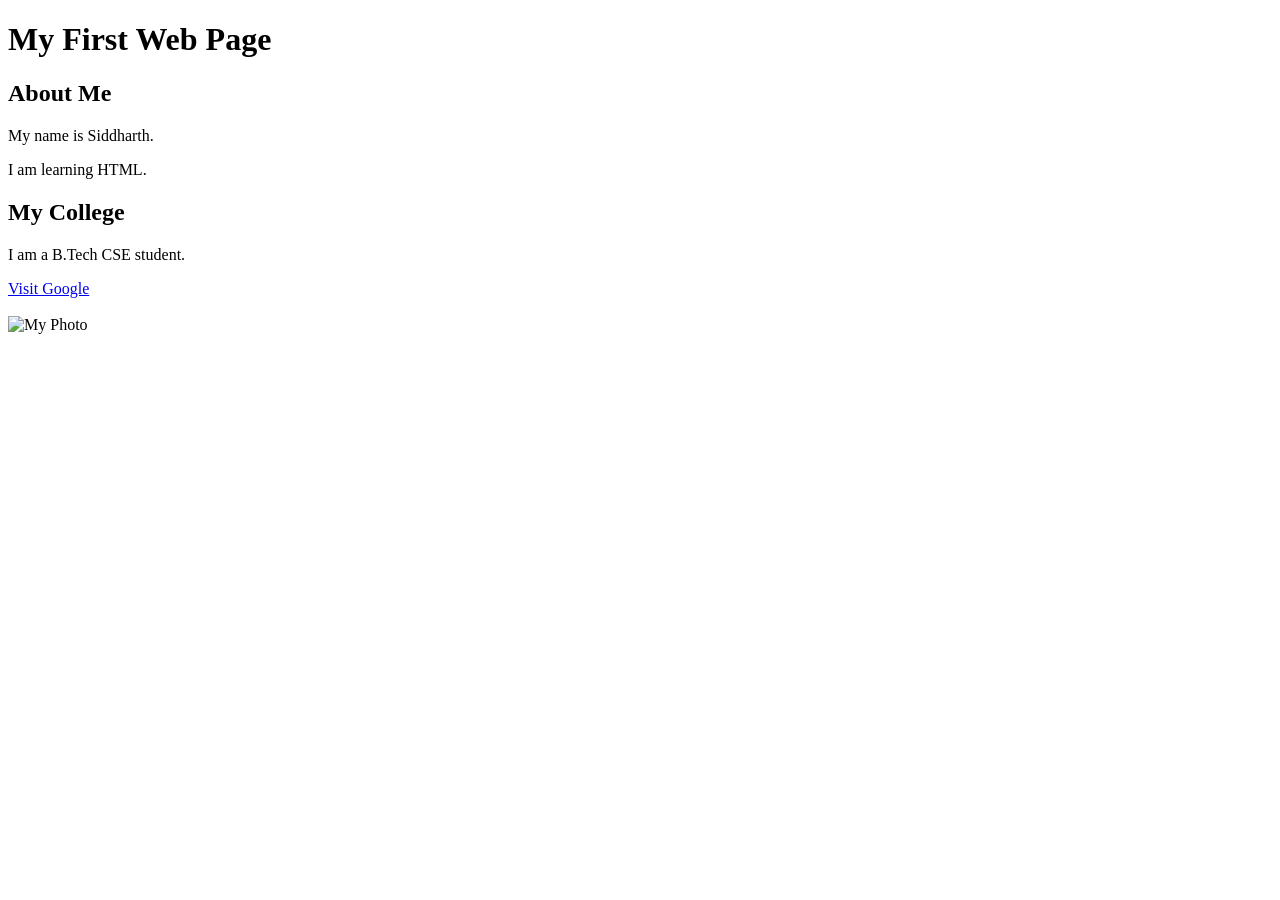
==== index.html @ 13534294 "Add files via upload" ====
<!DOCTYPE html> <!-- doctype declaration  means this is an hyper text markup language file -->

<html> <!--html tag is the root element of the HTML page-->

<head>
    <title>My First HTML Practical</title><!--title of the web page-->

</head> <!--head section of the web page contains meta information about the web page-->

<body><!--body section of the web page contains the content of the web page-->

    <h1>My First Web Page</h1> <!--h1 is the largest heading tag in HTML-->

    <h2>About Me</h2> <!--h2 is the second largest heading tag in HTML-->

    <p>My name is Siddharth.</p><!--p is the paragraph tag in HTML-->
    

    <p>I am learning HTML.</p><!--p is the paragraph tag in HTML-->

    <h2>My College</h2><!--h2 is the second largest heading tag in HTML-->
    <p>I am a B.Tech CSE student.</p><!--p is the paragraph tag in HTML-->

    <a href="https://www.google.com">Visit Google</a><!--a is the anchor tag in HTML--> <!--why we use this anchor tag-->
       <!-- anchor tag is used to create hyperlinks in HTML. It allows users to click on the link and navigate to another webpage or resource specified in the href attribute. In this case, clicking on "Visit Google" will take the user to the Google homepage-->

    <br><br> 

    <img src="photo.jpg" alt="My Photo"><!-- you can add an image using the img tag -->

</body>

</html>
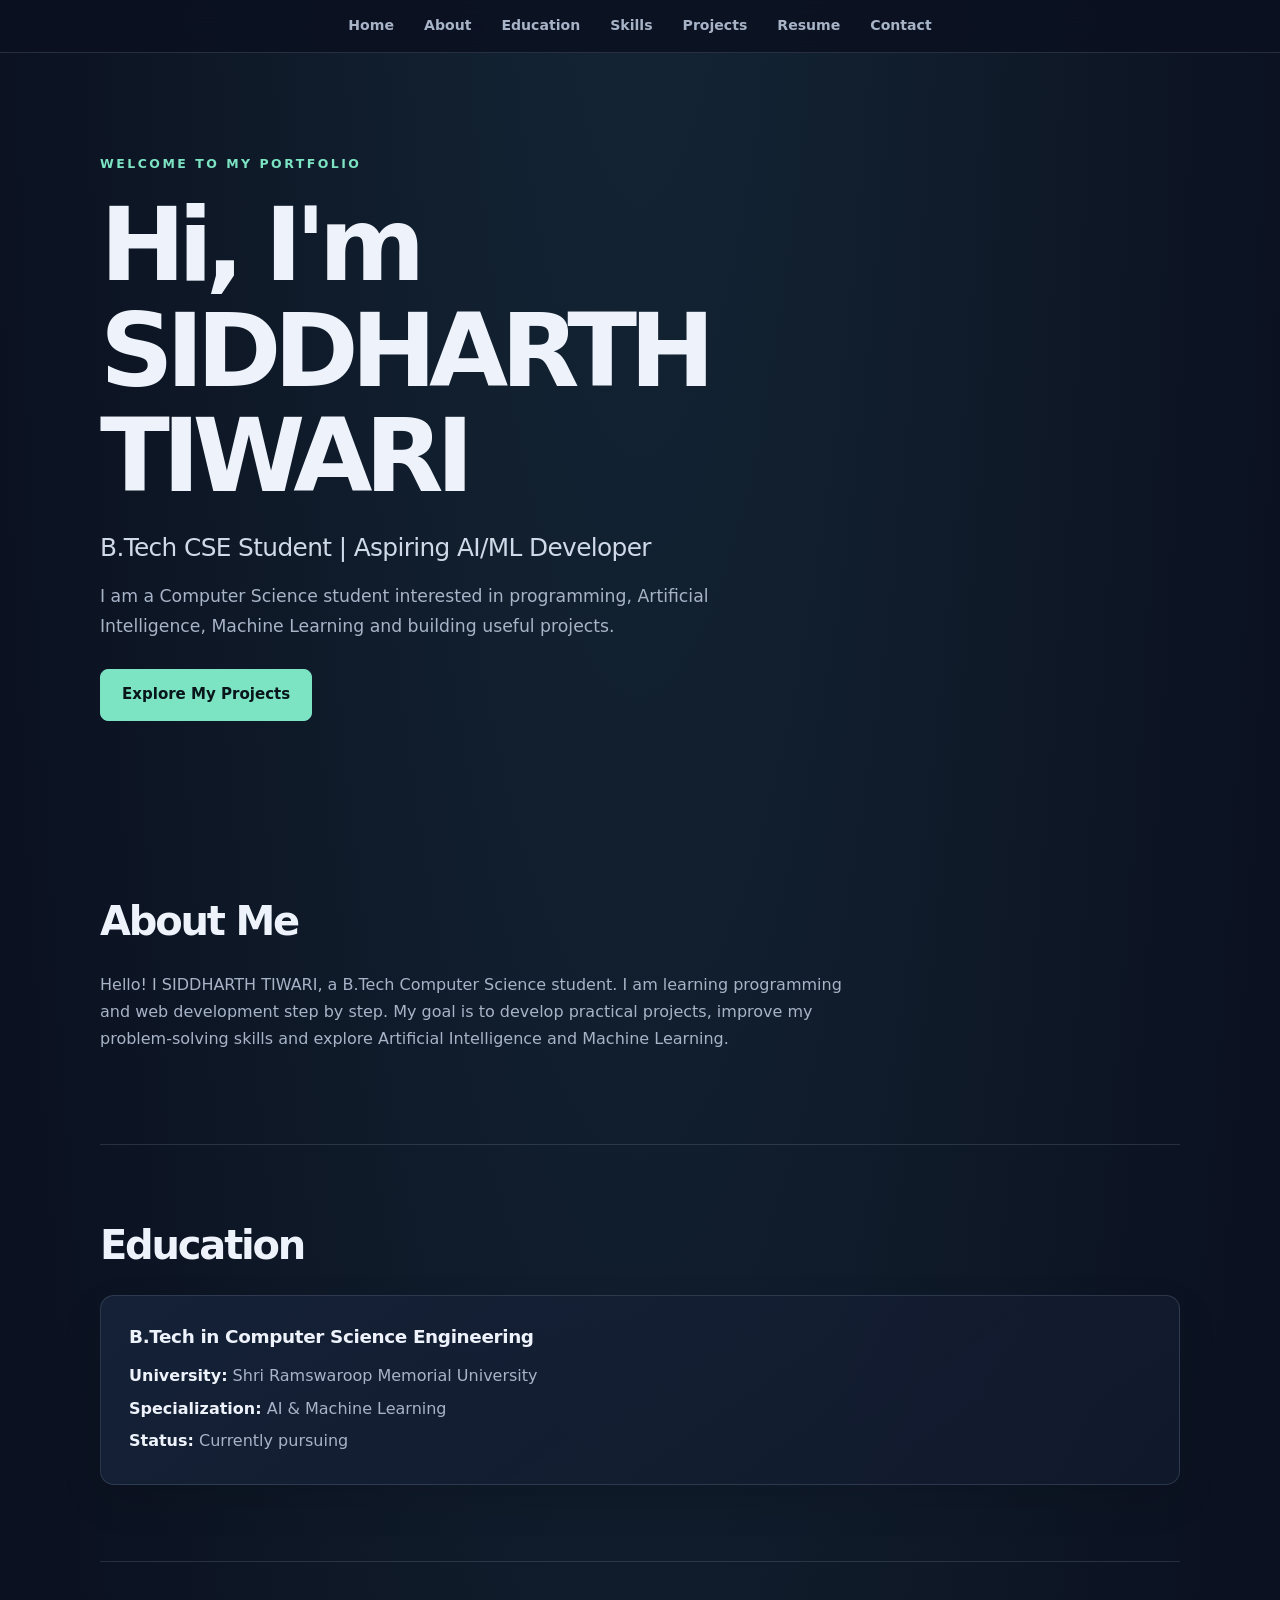
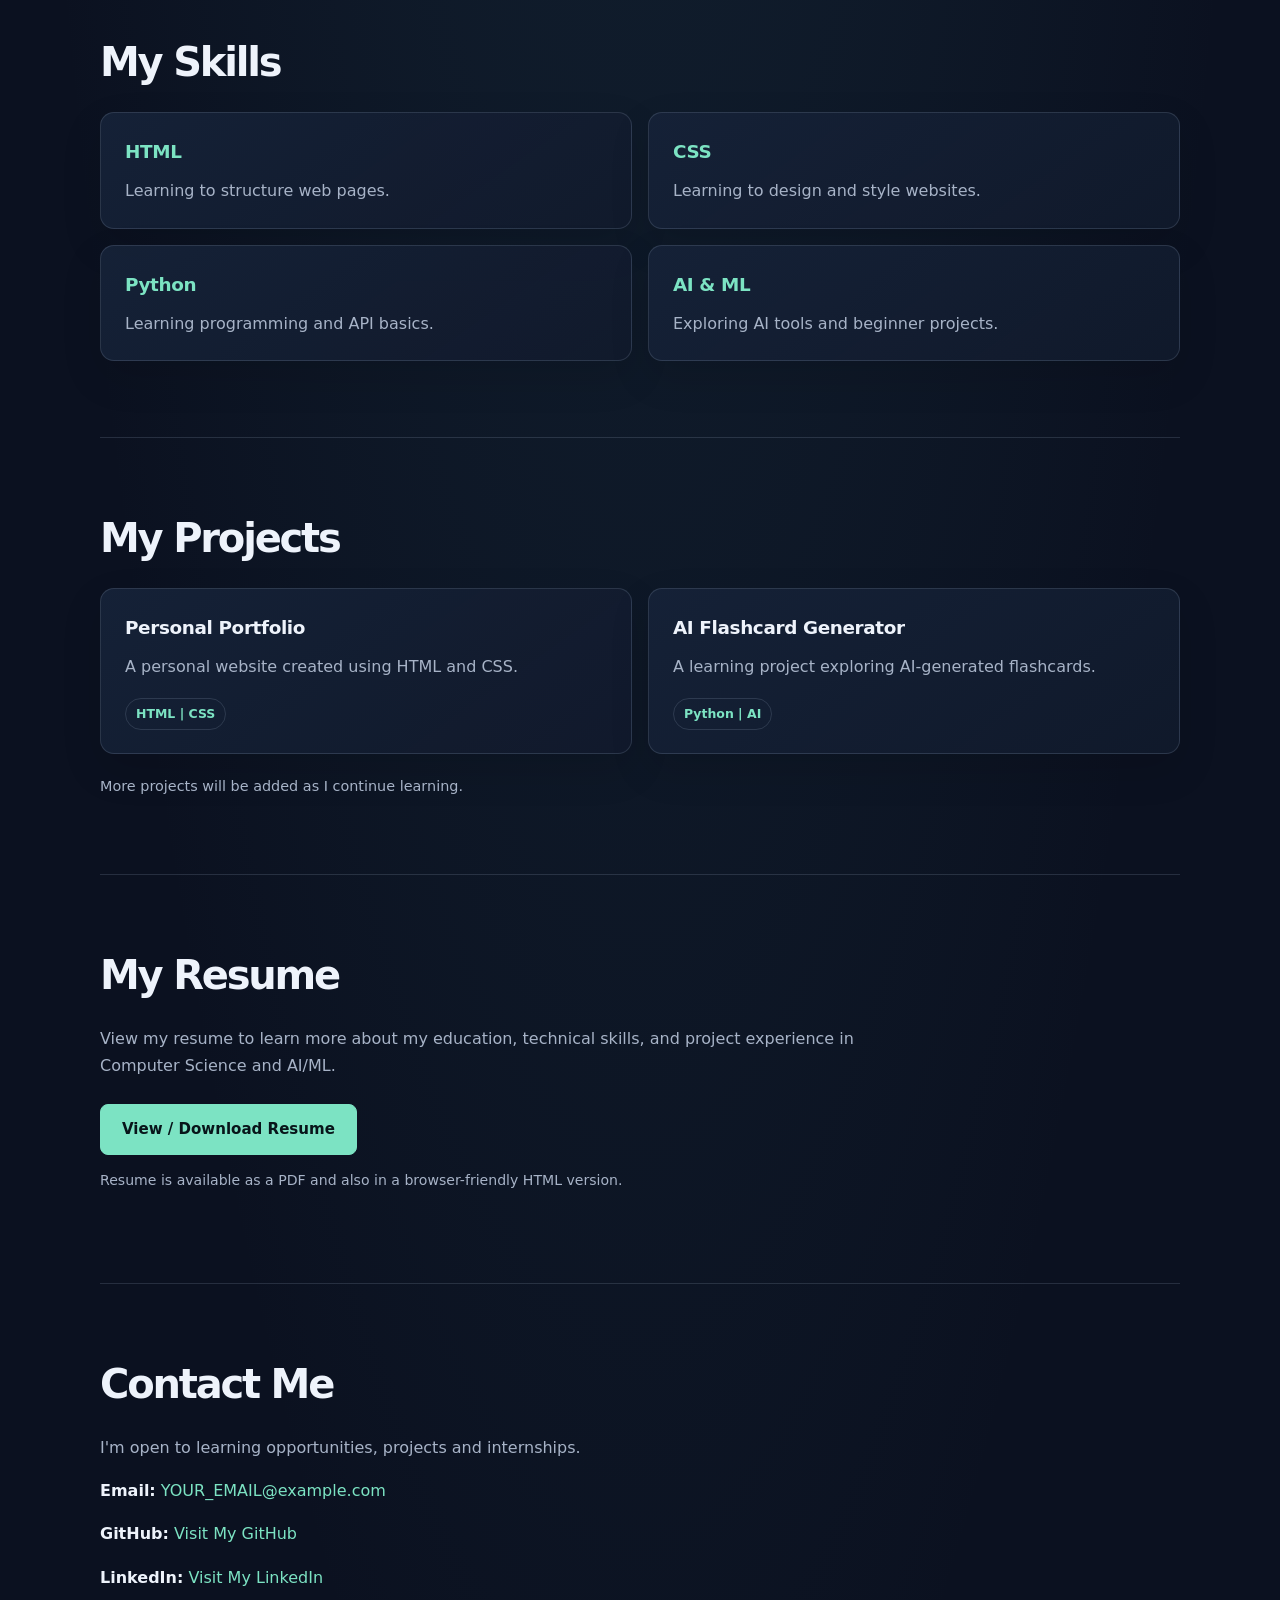
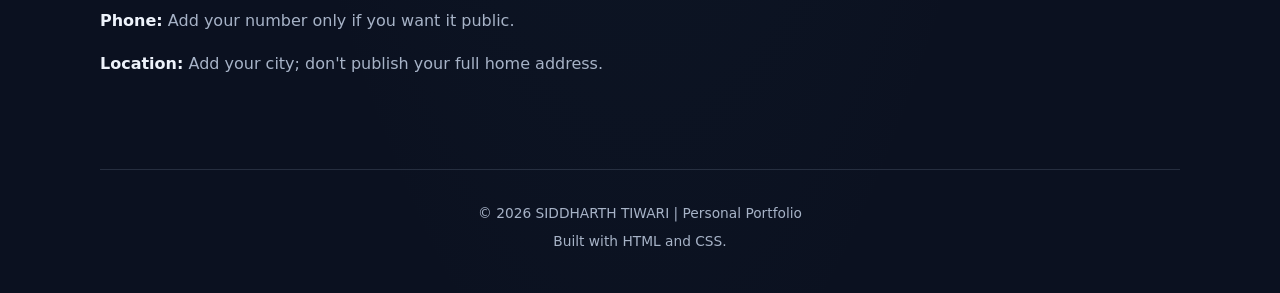
==== commit 60e8b4d2: "Add files via upload" ====
--- a/index.html
+++ b/index.html
@@ -1,33 +1,134 @@
- <!DOCTYPE html> <!-- doctype declaration  means this is an hyper text markup language file -->
+<!DOCTYPE html>
+<html lang="en">
+<head>
+    <meta charset="UTF-8">
+    <meta name="viewport" content="width=device-width, initial-scale=1.0">
+    <title> SIDDHARTH TIWARI | Portfolio</title>
+    <link rel="stylesheet" href="style.css">
+</head>
+<body>
 
-<html> <!--html tag is the root element of the HTML page-->
+    <nav>
+        <a href="#home">Home</a>
+        <a href="#about">About</a>
+        <a href="#education">Education</a>
+        <a href="#skills">Skills</a>
+        <a href="#projects">Projects</a>
+        <a href="#resume">Resume</a>
+        <a href="#contact">Contact</a>
+    </nav>
 
-<head>
-    <title>My First HTML Practical</title><!--title of the web page-->
+    <section id="home" class="hero">
+        <p class="welcome">WELCOME TO MY PORTFOLIO</p>
+        <h1>Hi, I'm SIDDHARTH TIWARI </h1>
+        <h2>B.Tech CSE Student | Aspiring AI/ML Developer</h2>
+        <p>
+            I am a Computer Science student interested in programming,
+            Artificial Intelligence, Machine Learning and building useful projects.
+        </p>
+        <a class="btn" href="#projects">Explore My Projects</a>
+    </section>
 
-</head> <!--head section of the web page contains meta information about the web page-->
+    <section id="about" class="about">
+        <h2>About Me</h2>
+        <p>
+            Hello! I SIDDHARTH TIWARI, a B.Tech Computer Science student.
+            I am learning programming and web development step by step.
+            My goal is to develop practical projects, improve my problem-solving
+            skills and explore Artificial Intelligence and Machine Learning.
+        </p>
+    </section>
 
-<body><!--body section of the web page contains the content of the web page-->
+    <section id="education" class="education">
+        <h2>Education</h2>
+        <div class="education-card">
+            <h3>B.Tech in Computer Science Engineering</h3>
+            <p><strong>University:</strong> Shri Ramswaroop Memorial University</p>
+            <p><strong>Specialization:</strong> AI & Machine Learning</p>
+            <p><strong>Status:</strong> Currently pursuing</p>
+        </div>
+    </section>
 
-    <h1>My First Web Page</h1> <!--h1 is the largest heading tag in HTML-->
+    <section id="skills" class="skills">
+        <h2>My Skills</h2>
+        <div class="skill-list">
+            <div class="skill-card">
+                <h3>HTML</h3>
+                <p>Learning to structure web pages.</p>
+            </div>
+            <div class="skill-card">
+                <h3>CSS</h3>
+                <p>Learning to design and style websites.</p>
+            </div>
+            <div class="skill-card">
+                <h3>Python</h3>
+                <p>Learning programming and API basics.</p>
+            </div>
+            <div class="skill-card">
+                <h3>AI & ML</h3>
+                <p>Exploring AI tools and beginner projects.</p>
+            </div>
+        </div>
+    </section>
 
-    <h2>About Me</h2> <!--h2 is the second largest heading tag in HTML-->
+    <section id="projects" class="projects">
+        <h2>My Projects</h2>
+        <div class="project-list">
+            <div class="project-card">
+                <h3>Personal Portfolio</h3>
+                <p>A personal website created using HTML and CSS.</p>
+                <span>HTML | CSS</span>
+            </div>
+            <div class="project-card">
+                <h3>AI Flashcard Generator</h3>
+                <p>A learning project exploring AI-generated flashcards.</p>
+                <span>Python | AI</span>
+            </div>
+        </div>
+        <p>More projects will be added as I continue learning.</p>
+    </section>
 
-    <p>My name is Siddharth.</p><!--p is the paragraph tag in HTML-->
-    
+    <section id="resume" class="resume">
+        <h2>My Resume</h2>
+        <p>
+            View my resume to learn more about my education, technical skills,
+            and project experience in Computer Science and AI/ML.
+        </p>
+        <a class="btn" href="resume.pdf" target="_blank" download="Siddharth_Tiwari_Resume.pdf">
+            View / Download Resume
+        </a>
+        <p class="small-note">
+            Resume is available as a PDF and also in a browser-friendly HTML version.
+        </p>
+    </section>
 
-    <p>I am learning HTML.</p><!--p is the paragraph tag in HTML-->
+    <section id="contact" class="contact">
+        <h2>Contact Me</h2>
+        <p>I'm open to learning opportunities, projects and internships.</p>
 
-    <h2>My College</h2><!--h2 is the second largest heading tag in HTML-->
-    <p>I am a B.Tech CSE student.</p><!--p is the paragraph tag in HTML-->
+        <p>
+            <strong>Email:</strong>
+            <a href="mailto:YOUR_EMAIL@example.com">YOUR_EMAIL@example.com</a>
+        </p>
 
-    <a href="https://www.google.com">Visit Google</a><!--a is the anchor tag in HTML--> <!--why we use this anchor tag-->
-       <!-- anchor tag is used to create hyperlinks in HTML. It allows users to click on the link and navigate to another webpage or resource specified in the href attribute. In this case, clicking on "Visit Google" will take the user to the Google homepage-->
+        <p>
+            <strong>GitHub:</strong>
+            <a href="YOUR_GITHUB_URL" target="_blank">Visit My GitHub</a>
+        </p>
 
-    <br><br> 
+        <p>
+            <strong>LinkedIn:</strong>
+            <a href="YOUR_LINKEDIN_URL" target="_blank">Visit My LinkedIn</a>
+        </p>
 
-    <img src="photo.jpg" alt="My Photo"><!-- you can add an image using the img tag -->
+        <p><strong>Phone:</strong> Add your number only if you want it public.</p>
+        <p><strong>Location:</strong> Add your city; don't publish your full home address.</p>
+    </section>
+
+    <footer>
+        <p>© 2026 SIDDHARTH TIWARI | Personal Portfolio</p>
+        <p>Built with HTML and CSS.</p>
+    </footer>
 
 </body>
-
 </html>
--- a/style.css
+++ b/style.css
@@ -0,0 +1,320 @@
+:root {
+    color-scheme: dark;
+    --bg: #0b1120;
+    --surface: #111a2c;
+    --surface-raised: #162238;
+    --text: #eef3fb;
+    --muted: #a7b3c7;
+    --accent: #7ce3c3;
+    --accent-strong: #42c5a0;
+    --line: rgba(177, 197, 222, 0.16);
+    --content-width: 1080px;
+}
+
+* {
+    box-sizing: border-box;
+}
+
+html {
+    scroll-behavior: smooth;
+    scroll-padding-top: 88px;
+}
+
+body {
+    margin: 0;
+    background:
+        radial-gradient(ellipse at 50% -15%, rgba(53, 113, 131, 0.22), transparent 42rem),
+        var(--bg);
+    color: var(--text);
+    font-family: Inter, ui-sans-serif, system-ui, -apple-system, BlinkMacSystemFont, "Segoe UI", sans-serif;
+    font-size: 16px;
+    line-height: 1.7;
+    -webkit-font-smoothing: antialiased;
+}
+
+::selection {
+    background: var(--accent);
+    color: var(--bg);
+}
+
+a {
+    color: var(--accent);
+    text-decoration: none;
+    transition: color 180ms ease, background-color 180ms ease, border-color 180ms ease, transform 180ms ease;
+}
+
+a:hover {
+    color: #b1f4df;
+}
+
+a:focus-visible {
+    outline: 2px solid var(--accent);
+    outline-offset: 4px;
+    border-radius: 4px;
+}
+
+nav {
+    position: sticky;
+    z-index: 10;
+    top: 0;
+    display: flex;
+    justify-content: center;
+    flex-wrap: wrap;
+    gap: 8px 30px;
+    padding: 14px 24px;
+    border-bottom: 1px solid var(--line);
+    background: rgba(11, 17, 32, 0.88);
+    backdrop-filter: blur(16px);
+}
+
+nav a {
+    color: var(--muted);
+    font-size: 0.88rem;
+    font-weight: 600;
+}
+
+nav a:hover {
+    color: var(--accent);
+}
+
+section {
+    width: min(var(--content-width), calc(100% - 48px));
+    margin-inline: auto;
+    padding: 76px 0;
+    border-bottom: 1px solid var(--line);
+    scroll-margin-top: 72px;
+}
+
+.hero {
+    display: flex;
+    min-height: min(680px, calc(100svh - 54px));
+    flex-direction: column;
+    align-items: flex-start;
+    justify-content: center;
+    padding-top: 100px;
+    padding-bottom: 100px;
+    border-bottom: 0;
+}
+
+.welcome {
+    margin: 0 0 18px;
+    color: var(--accent);
+    font-size: 0.78rem;
+    font-weight: 750;
+    letter-spacing: 0.2em;
+}
+
+.hero h1 {
+    max-width: 850px;
+    margin: 0;
+    font-size: clamp(3rem, 8vw, 6.6rem);
+    font-weight: 750;
+    letter-spacing: -0.075em;
+    line-height: 1.03;
+}
+
+.hero h2 {
+    margin: 24px 0 12px;
+    color: #d0d9e8;
+    font-size: clamp(1.15rem, 2.5vw, 1.55rem);
+    font-weight: 500;
+    letter-spacing: -0.025em;
+}
+
+.hero > p:not(.welcome) {
+    max-width: 620px;
+    margin: 8px 0 28px;
+    color: var(--muted);
+    font-size: 1.08rem;
+}
+
+.btn {
+    display: inline-flex;
+    min-height: 48px;
+    align-items: center;
+    justify-content: center;
+    padding: 12px 21px;
+    border: 1px solid var(--accent);
+    border-radius: 8px;
+    background: var(--accent);
+    color: #08151a;
+    font-size: 0.94rem;
+    font-weight: 750;
+}
+
+.btn:hover {
+    transform: translateY(-2px);
+    border-color: #a9f2db;
+    background: #a9f2db;
+    color: #08151a;
+}
+
+section > h2 {
+    margin: 0 0 26px;
+    font-size: clamp(1.8rem, 4vw, 2.5rem);
+    font-weight: 700;
+    letter-spacing: -0.055em;
+    line-height: 1.2;
+}
+
+.about > p,
+.resume > p,
+.contact > p {
+    max-width: 760px;
+    color: var(--muted);
+}
+
+.education-card,
+.skill-card,
+.project-card {
+    border: 1px solid var(--line);
+    border-radius: 14px;
+    background: linear-gradient(145deg, rgba(22, 34, 56, 0.94), rgba(17, 26, 44, 0.92));
+    box-shadow: 0 16px 40px rgba(0, 0, 0, 0.12);
+}
+
+.education-card {
+    padding: 25px 28px;
+}
+
+.education-card h3,
+.skill-card h3,
+.project-card h3 {
+    margin: 0 0 10px;
+    font-size: 1.15rem;
+    letter-spacing: -0.02em;
+}
+
+.education-card p {
+    margin: 5px 0;
+    color: var(--muted);
+}
+
+.education-card strong {
+    color: var(--text);
+}
+
+.skill-list,
+.project-list {
+    display: grid;
+    grid-template-columns: repeat(2, minmax(0, 1fr));
+    gap: 16px;
+}
+
+.skill-card,
+.project-card {
+    padding: 23px 24px;
+    transition: transform 180ms ease, border-color 180ms ease, background-color 180ms ease;
+}
+
+.skill-card:hover,
+.project-card:hover {
+    transform: translateY(-3px);
+    border-color: rgba(124, 227, 195, 0.5);
+}
+
+.skill-card h3 {
+    color: var(--accent);
+}
+
+.skill-card p,
+.project-card p {
+    margin: 0;
+    color: var(--muted);
+}
+
+.project-card span {
+    display: inline-block;
+    margin-top: 18px;
+    padding: 4px 10px;
+    border: 1px solid var(--line);
+    border-radius: 999px;
+    color: var(--accent);
+    font-size: 0.78rem;
+    font-weight: 650;
+}
+
+.projects > p {
+    margin: 20px 0 0;
+    color: var(--muted);
+    font-size: 0.9rem;
+}
+
+.resume .btn {
+    margin-top: 8px;
+}
+
+.resume .small-note {
+    margin-top: 14px;
+    font-size: 0.88rem;
+}
+
+.contact a {
+    overflow-wrap: anywhere;
+}
+
+.contact strong {
+    color: var(--text);
+}
+
+footer {
+    padding: 28px 24px 36px;
+    color: var(--muted);
+    text-align: center;
+    font-size: 0.86rem;
+}
+
+footer p {
+    margin: 4px;
+}
+
+@media (max-width: 640px) {
+    html {
+        scroll-padding-top: 112px;
+    }
+
+    nav {
+        gap: 6px 17px;
+        padding: 12px 14px;
+    }
+
+    nav a {
+        font-size: 0.82rem;
+    }
+
+    section {
+        width: min(100% - 36px, var(--content-width));
+        padding: 58px 0;
+    }
+
+    .hero {
+        min-height: 610px;
+        min-height: min(680px, calc(100svh - 82px));
+        padding-top: 76px;
+        padding-bottom: 76px;
+    }
+
+    .hero > p:not(.welcome) {
+        font-size: 1rem;
+    }
+
+    .skill-list,
+    .project-list {
+        grid-template-columns: 1fr;
+    }
+
+    .education-card,
+    .skill-card,
+    .project-card {
+        padding: 21px;
+    }
+}
+
+@media (prefers-reduced-motion: reduce) {
+    *,
+    *::before,
+    *::after {
+        scroll-behavior: auto !important;
+        transition-duration: 0.01ms !important;
+    }
+}
